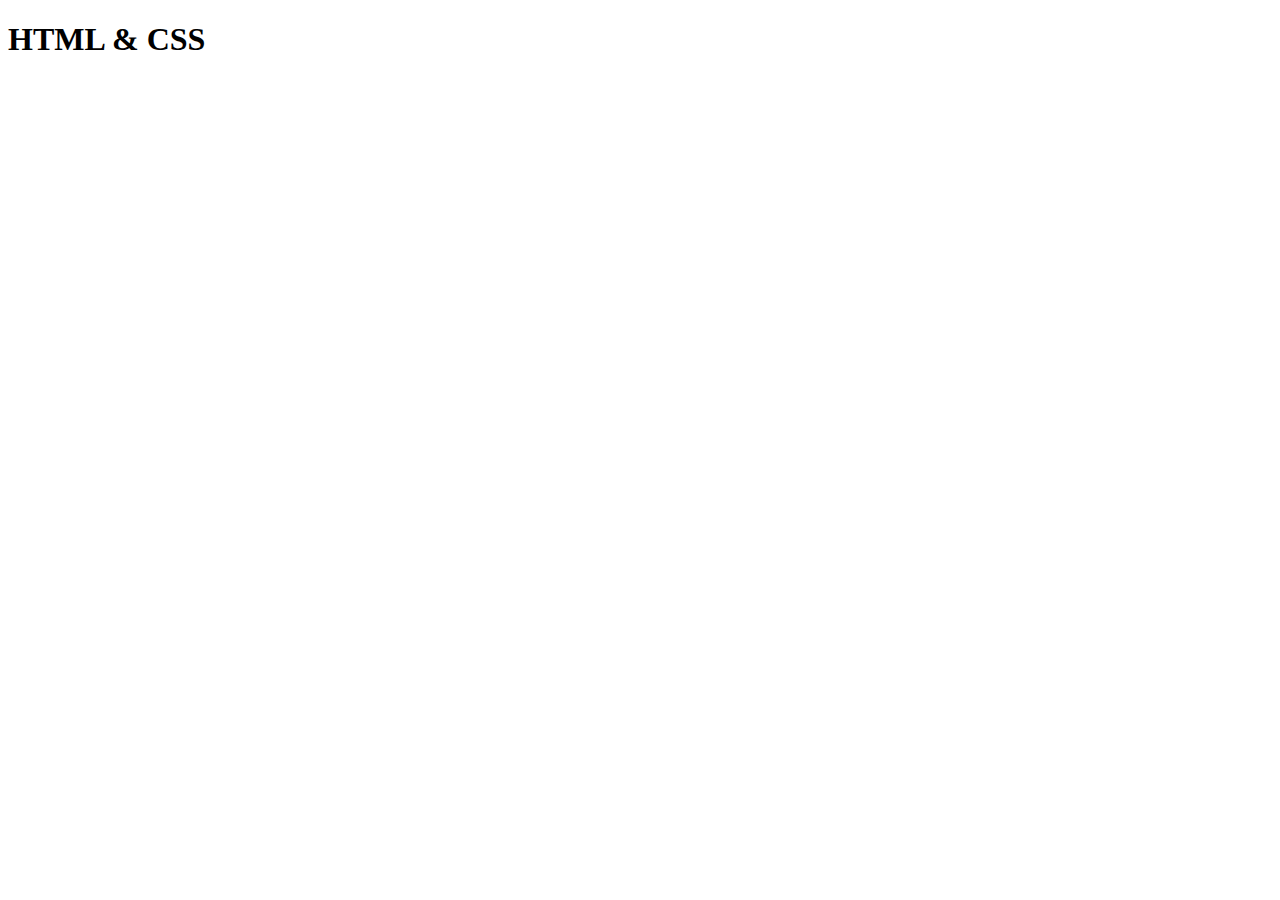
==== index.html @ a3fe75e5 "first commit" ====
<!DOCTYPE html>
<html lang="en">
  <head>
    <meta charset="UTF-8" />
    <meta name="viewport" content="width=device-width, initial-scale=1.0" />
    <title>Html Css</title>
  </head>
  <body>
    <h1>HTML & CSS</h1>
  </body>
</html>
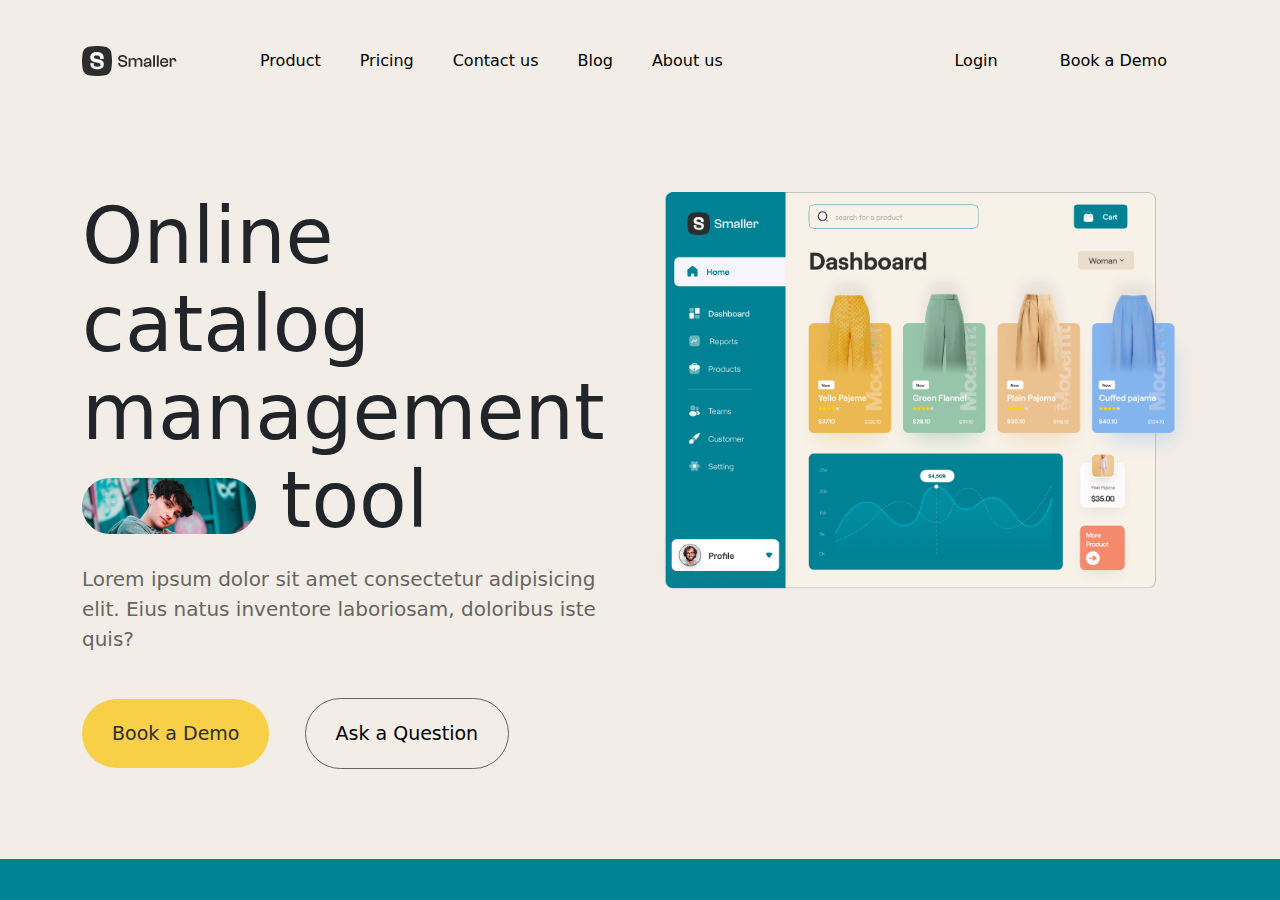
==== commit 56513fc4: "Header" ====
--- a/index.html
+++ b/index.html
@@ -3,9 +3,80 @@
   <head>
     <meta charset="UTF-8" />
     <meta name="viewport" content="width=device-width, initial-scale=1.0" />
-    <title>Html Css</title>
+    <title>NNShop</title>
+    <link
+      href="https://cdn.jsdelivr.net/npm/bootstrap@5.3.3/dist/css/bootstrap.min.css"
+      rel="stylesheet"
+      integrity="sha384-QWTKZyjpPEjISv5WaRU9OFeRpok6YctnYmDr5pNlyT2bRjXh0JMhjY6hW+ALEwIH"
+      crossorigin="anonymous"
+    />
+    <link rel="stylesheet" href="assets/css/style.css" />
   </head>
   <body>
-    <h1>HTML & CSS</h1>
+    <!-- Header start -->
+    <header>
+      <div class="container">
+        <div class="header-nav">
+          <div class="header-left">
+            <div class="header-icon">
+              <img src="assets/images/Logo.png" alt="nn-shop" />
+            </div>
+            <nav>
+              <ul>
+                <li><a href="#!">Product</a></li>
+                <li><a href="#!">Pricing</a></li>
+                <li><a href="#!">Contact us</a></li>
+                <li><a href="#!">Blog</a></li>
+                <li><a href="#!">About us</a></li>
+              </ul>
+            </nav>
+          </div>
+          <div class="header-right">
+            <button class="btn-style">Login</button>
+            <button class="btn-style">Book a Demo</button>
+          </div>
+        </div>
+        <div class="header-banner">
+          <div class="row d-flex justify-content-between">
+            <div class="col-6 header__banner--content">
+              <h1 class="header__banner--title">
+                Online catalog management
+                <img src="assets/images/Rectangle 22.png" alt="rectangle-22" />
+                tool
+              </h1>
+              <p class="header__banner--text">
+                Lorem ipsum dolor sit amet consectetur adipisicing elit. Eius
+                natus inventore laboriosam, doloribus iste quis?
+              </p>
+              <div class="button-wrap">
+                <button class="button-banner-style book-demo-btn">
+                  Book a Demo
+                </button>
+                <button class="button-banner-style ask-question-btn">
+                  Ask a Question
+                </button>
+              </div>
+            </div>
+            <div class="col-6">
+              <img src="assets/images/Dashboard.png" alt="dashboard" />
+            </div>
+          </div>
+        </div>
+      </div>
+    </header>
+    <!-- Header end -->
+
+    <!-- Content start -->
+    <main></main>
+    <!-- Content end -->
+
+    <!-- Footer start -->
+    <footer></footer>
+    <!-- Footer end -->
+    <script
+      src="https://cdn.jsdelivr.net/npm/bootstrap@5.3.3/dist/js/bootstrap.bundle.min.js"
+      integrity="sha384-YvpcrYf0tY3lHB60NNkmXc5s9fDVZLESaAA55NDzOxhy9GkcIdslK1eN7N6jIeHz"
+      crossorigin="anonymous"
+    ></script>
   </body>
 </html>
--- a/assets/css/style.css
+++ b/assets/css/style.css
@@ -0,0 +1,136 @@
+* {
+  margin: 0;
+  padding: 0;
+  box-sizing: border-box;
+}
+
+html {
+  font-size: 16px;
+  font-weight: 400;
+  font-family: "Roboto", sans-serif;
+}
+
+body {
+  background-color: #018294;
+}
+
+ul,
+li,
+ol {
+  list-style: none;
+  margin: 0;
+  padding: 0;
+}
+
+a {
+  text-decoration: none;
+}
+
+img {
+  width: 100%;
+}
+
+/* Header */
+header {
+  background-color: #f2ede6;
+  padding: 30px 0 90px;
+}
+
+header .header-nav {
+  display: flex;
+  justify-content: space-between;
+  align-items: center;
+}
+
+.header-nav .header-left {
+  display: flex;
+  justify-content: center;
+  align-items: center;
+}
+
+.header-left .header-icon {
+  margin-right: 70px;
+}
+
+.header-left nav ul {
+  display: flex;
+  justify-content: center;
+  align-items: center;
+}
+
+.header-left nav ul li {
+  padding: 13px;
+  margin-right: 13px;
+}
+
+.header-left nav ul li a {
+  color: black;
+}
+
+.header-right {
+  display: flex;
+  justify-content: flex-end;
+  align-items: center;
+}
+
+.header-right .btn-style {
+  padding: 18px 30px;
+  border-radius: 40px;
+  border: 1px solid #f2ede6;
+  color: black;
+  background-color: #f2ede6;
+  transition: all ease-in 0.3s;
+}
+
+.header-right .btn-style:hover {
+  color: #f2ede6;
+  background-color: black;
+  border: 1px solid black;
+}
+
+header .header-banner {
+  margin-top: 100px;
+}
+
+.header-banner .header__banner--content {
+  max-width: 570px;
+}
+
+.header-banner .header__banner--title {
+  font-size: 78px;
+  line-height: 88px;
+}
+
+.header__banner--title img {
+  width: 174px;
+}
+
+.header-banner .header__banner--text {
+  margin-top: 20px;
+  color: #676562;
+  font-size: 20px;
+}
+
+.header__banner--content .button-wrap {
+  margin-top: 44px;
+}
+
+.button-wrap .button-banner-style {
+  margin-right: 30px;
+  padding: 20px 30px;
+  font-size: 19px;
+  border-radius: 40px;
+}
+
+.button-wrap .button-banner-style.book-demo-btn {
+  color: #2d2d2d;
+  background-color: #f7d047;
+  border: #f7d047;
+}
+
+.button-wrap .button-banner-style.ask-question-btn {
+  background-color: transparent;
+  border: 1px solid #676562;
+}
+/* Content */
+/* Footer */
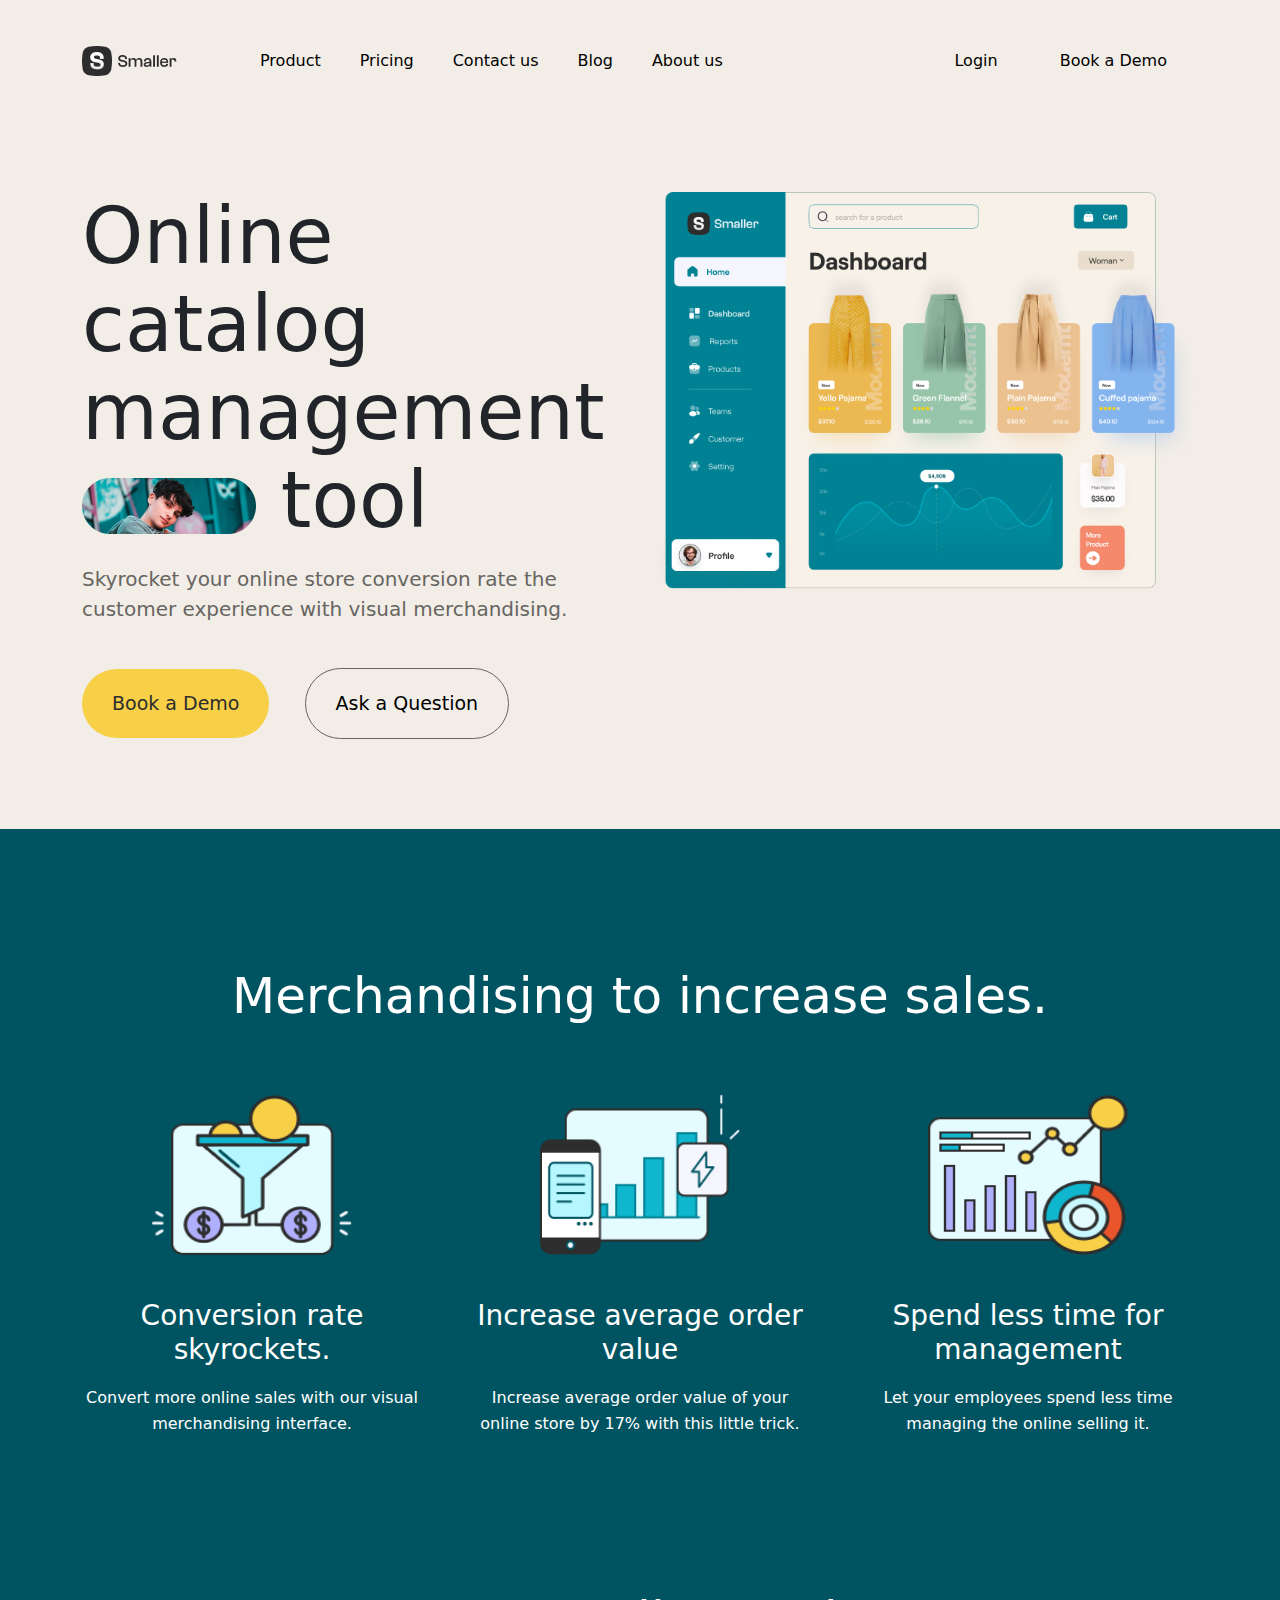
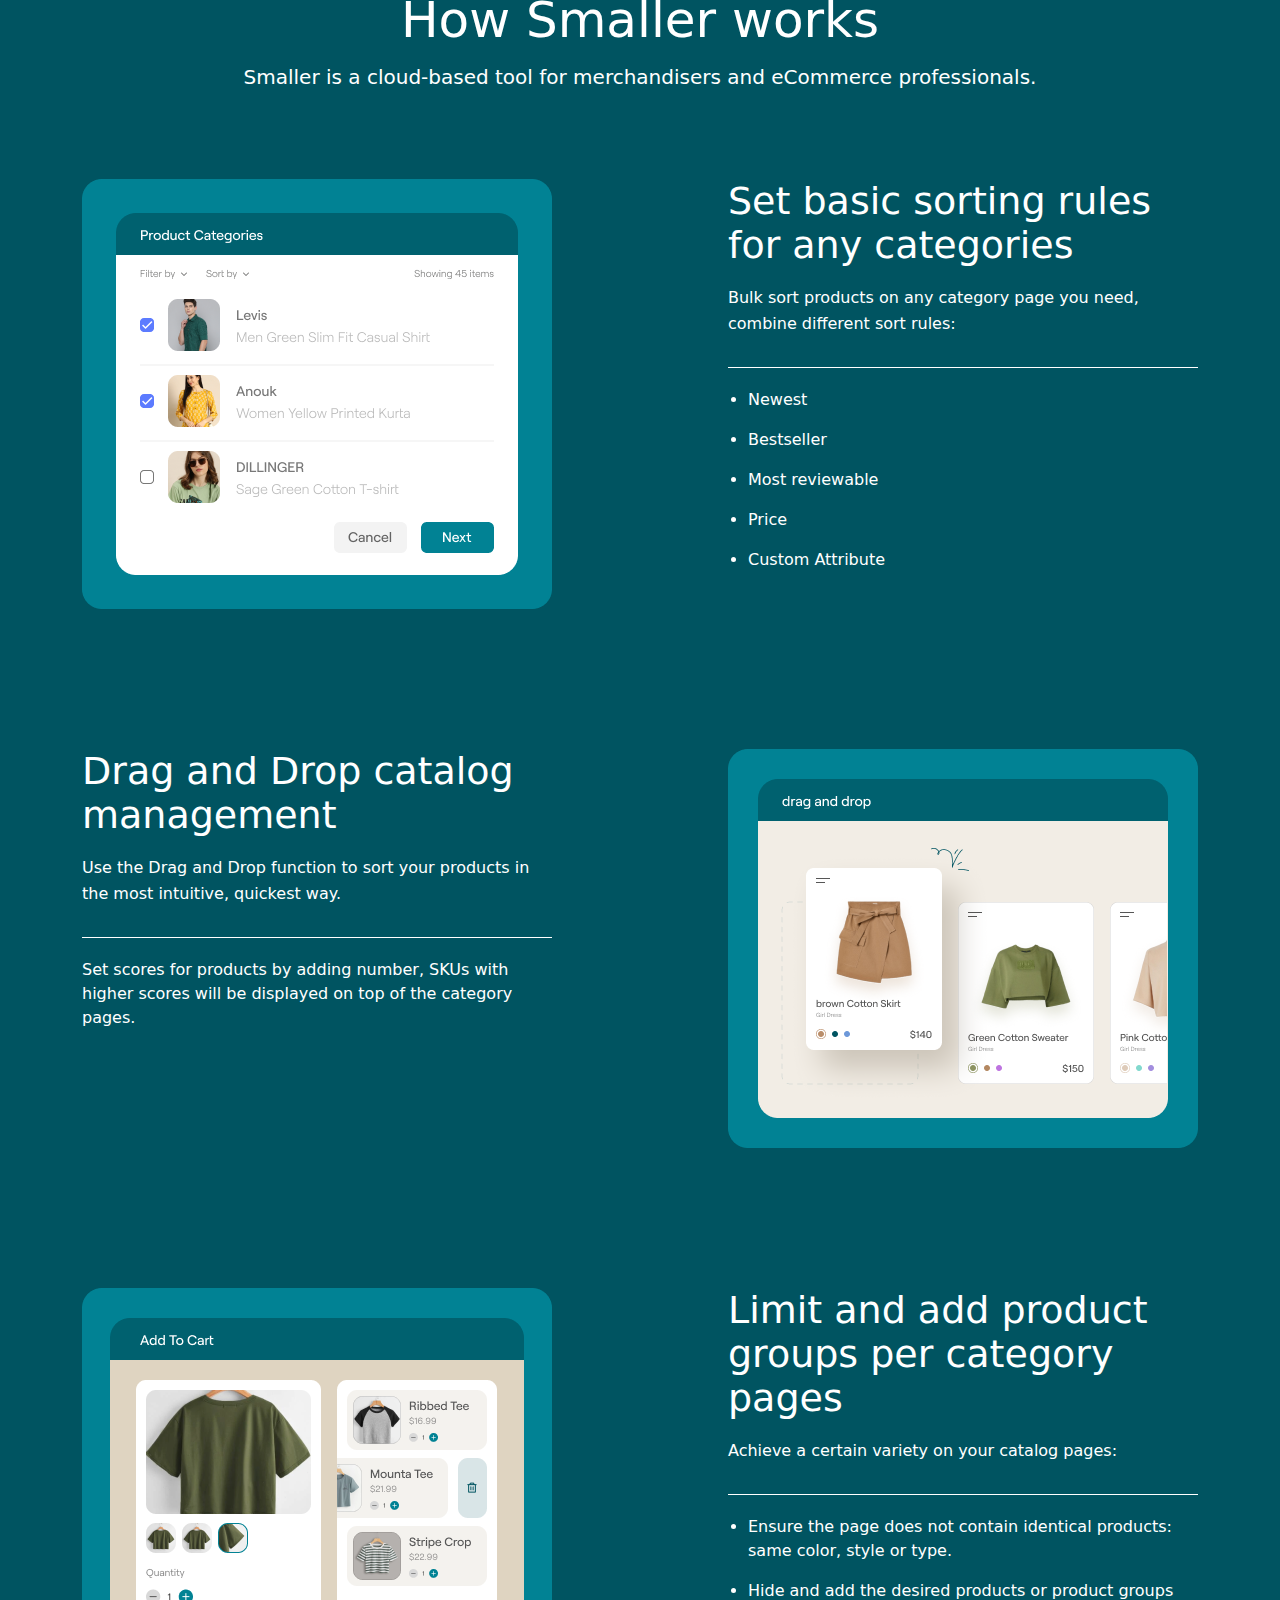
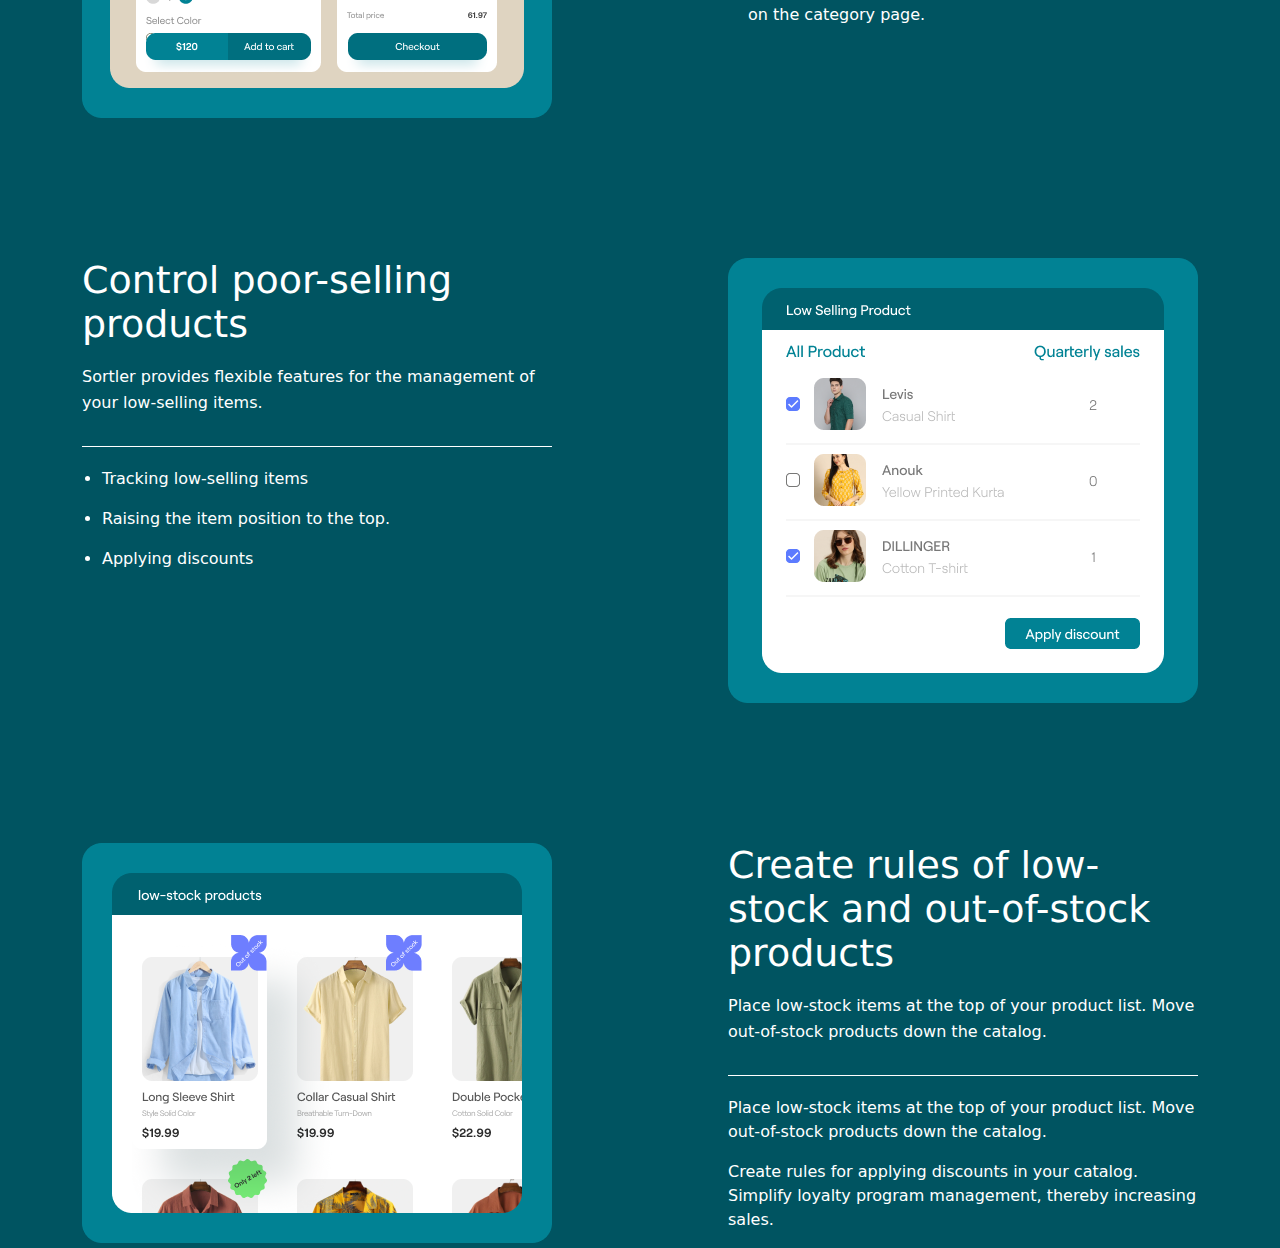
==== commit a912a927: "Sales, how content" ====
--- a/index.html
+++ b/index.html
@@ -10,19 +10,23 @@
       integrity="sha384-QWTKZyjpPEjISv5WaRU9OFeRpok6YctnYmDr5pNlyT2bRjXh0JMhjY6hW+ALEwIH"
       crossorigin="anonymous"
     />
-    <link rel="stylesheet" href="assets/css/style.css" />
+    <link rel="stylesheet" href="assets/scss/style.css" />
   </head>
   <body>
     <!-- Header start -->
     <header>
       <div class="container">
-        <div class="header-nav">
-          <div class="header-left">
+        <div
+          class="header-nav d-flex justify-content-between align-items-center"
+        >
+          <div
+            class="header-left d-flex justify-content-center align-items-center"
+          >
             <div class="header-icon">
               <img src="assets/images/Logo.png" alt="nn-shop" />
             </div>
             <nav>
-              <ul>
+              <ul class="d-flex justify-content-center align-items-center">
                 <li><a href="#!">Product</a></li>
                 <li><a href="#!">Pricing</a></li>
                 <li><a href="#!">Contact us</a></li>
@@ -31,33 +35,33 @@
               </ul>
             </nav>
           </div>
-          <div class="header-right">
+          <div
+            class="header-right d-flex justify-content-end align-items-center"
+          >
             <button class="btn-style">Login</button>
             <button class="btn-style">Book a Demo</button>
           </div>
         </div>
         <div class="header-banner">
           <div class="row d-flex justify-content-between">
-            <div class="col-6 header__banner--content">
-              <h1 class="header__banner--title">
+            <div class="col-12 col-lg-6 content">
+              <h1 class="title">
                 Online catalog management
                 <img src="assets/images/Rectangle 22.png" alt="rectangle-22" />
                 tool
               </h1>
-              <p class="header__banner--text">
-                Lorem ipsum dolor sit amet consectetur adipisicing elit. Eius
-                natus inventore laboriosam, doloribus iste quis?
+              <p class="text">
+                Skyrocket your online store conversion rate the customer
+                experience with visual merchandising.
               </p>
               <div class="button-wrap">
-                <button class="button-banner-style book-demo-btn">
-                  Book a Demo
-                </button>
-                <button class="button-banner-style ask-question-btn">
+                <button class="button-style book-demo">Book a Demo</button>
+                <button class="button-style ask-question">
                   Ask a Question
                 </button>
               </div>
             </div>
-            <div class="col-6">
+            <div class="col-12 col-lg-6">
               <img src="assets/images/Dashboard.png" alt="dashboard" />
             </div>
           </div>
@@ -67,7 +71,162 @@
     <!-- Header end -->
 
     <!-- Content start -->
-    <main></main>
+    <main>
+      <div class="container">
+        <!-- Merchandising to increase sales. -->
+        <section id="sales">
+          <h2 class="title">Merchandising to increase sales.</h2>
+          <div class="row gx-5 content">
+            <div class="col-12 col-sm-12 col-lg-4">
+              <img src="assets/images/Icon_1.png" alt="icon-1" />
+              <h4>Conversion rate skyrockets.</h4>
+              <p>
+                Convert more online sales with our visual merchandising
+                interface.
+              </p>
+            </div>
+            <div class="col-12 col-sm-12 col-lg-4">
+              <img src="assets/images/Icon_2.png" alt="icon-2" />
+              <h4>Increase average order value</h4>
+              <p>
+                Increase average order value of your online store by 17% with
+                this little trick.
+              </p>
+            </div>
+            <div class="col-12 col-sm-12 col-lg-4">
+              <img src="assets/images/Icon_3.png" alt="icon-3" />
+              <h4>Spend less time for management</h4>
+              <p>
+                Let your employees spend less time managing the online selling
+                it.
+              </p>
+            </div>
+          </div>
+        </section>
+        <!-- How Smaller works -->
+        <section id="how">
+          <h2 class="title">How Smaller works</h2>
+          <p class="sub-title">
+            Smaller is a cloud-based tool for merchandisers and eCommerce
+            professionals.
+          </p>
+          <div class="content">
+            <div class="row flex-row-reverse">
+              <div class="col-12 col-sm-12 col-lg-6 d-flex justify-content-end">
+                <div class="content-about">
+                  <h3 class="content-title">
+                    Set basic sorting rules for any categories
+                  </h3>
+                  <p class="content-text">
+                    Bulk sort products on any category page you need, combine
+                    different sort rules:
+                  </p>
+                  <ul class="content-list">
+                    <li>Newest</li>
+                    <li>Bestseller</li>
+                    <li>Most reviewable</li>
+                    <li>Price</li>
+                    <li>Custom Attribute</li>
+                  </ul>
+                </div>
+              </div>
+              <div class="col-12 col-sm-12 col-lg-6">
+                <img src="assets/images/Card_1.png" alt="card-1" />
+              </div>
+            </div>
+            <div class="row mt-140">
+              <div class="col-12 col-sm-12 col-lg-6">
+                <div class="content-about">
+                  <h3 class="content-title">
+                    Drag and Drop catalog management
+                  </h3>
+                  <p class="content-text">
+                    Use the Drag and Drop function to sort your products in the
+                    most intuitive, quickest way.
+                  </p>
+                  <p class="content-sub-text">
+                    Set scores for products by adding number, SKUs with higher
+                    scores will be displayed on top of the category pages.
+                  </p>
+                </div>
+              </div>
+              <div class="col-12 col-sm-12 col-lg-6 text-end">
+                <img src="assets/images/Card_2.png" alt="card-2" />
+              </div>
+            </div>
+            <div class="row mt-140 flex-row-reverse">
+              <div class="col-12 col-sm-12 col-lg-6 d-flex justify-content-end">
+                <div class="content-about">
+                  <h3 class="content-title">
+                    Limit and add product groups per category pages
+                  </h3>
+                  <p class="content-text">
+                    Achieve a certain variety on your catalog pages:
+                  </p>
+                  <ul class="content-list">
+                    <li>
+                      Ensure the page does not contain identical products: same
+                      color, style or type.
+                    </li>
+                    <li>
+                      Hide and add the desired products or product groups on the
+                      category page.
+                    </li>
+                  </ul>
+                </div>
+              </div>
+              <div class="col-12 col-sm-12 col-lg-6">
+                <img src="assets/images/Card_3.png" alt="card-3" />
+              </div>
+            </div>
+            <div class="row mt-140">
+              <div class="col-12 col-sm-12 col-lg-6">
+                <div class="content-about">
+                  <h3 class="content-title">Control poor-selling products</h3>
+                  <p class="content-text">
+                    Sortler provides flexible features for the management of
+                    your low-selling items.
+                  </p>
+                  <ul class="content-list">
+                    <li>Tracking low-selling items</li>
+                    <li>Raising the item position to the top.</li>
+                    <li>Applying discounts</li>
+                  </ul>
+                </div>
+              </div>
+              <div class="col-12 col-sm-12 col-lg-6 text-end">
+                <img src="assets/images/Card_4.png" alt="card-4" />
+              </div>
+            </div>
+            <div class="row mt-140 flex-row-reverse">
+              <div class="col-12 col-sm-12 col-lg-6 d-flex justify-content-end">
+                <div class="content-about">
+                  <h3 class="content-title">
+                    Create rules of low-stock and out-of-stock products
+                  </h3>
+                  <p class="content-text">
+                    Place low-stock items at the top of your product list. Move
+                    out-of-stock products down the catalog.
+                  </p>
+                  <p class="content-sub-text">
+                    Place low-stock items at the top of your product list. Move
+                    out-of-stock products down the catalog.
+                  </p>
+                  <p class="content-sub-text">
+                    Create rules for applying discounts in your catalog.
+                    Simplify loyalty program management, thereby increasing
+                    sales.
+                  </p>
+                </div>
+              </div>
+              <div class="col-12 col-sm-12 col-lg-6">
+                <img src="assets/images/Card_5.png" alt="card-5" />
+              </div>
+            </div>
+          </div>
+        </section>
+      </div>
+    </main>
     <!-- Content end -->
 
     <!-- Footer start -->
--- a/assets/scss/style.css
+++ b/assets/scss/style.css
@@ -0,0 +1,166 @@
+* {
+  margin: 0;
+  padding: 0;
+  box-sizing: border-box;
+}
+
+.mt-140 {
+  margin-top: 140px;
+}
+
+html {
+  font-size: 16px;
+  font-weight: 400;
+  font-family: "Roboto", sans-serif;
+}
+
+body {
+  background-color: #005461;
+}
+
+ul,
+li,
+ol {
+  list-style: none;
+  margin: 0;
+  padding: 0;
+}
+
+a {
+  text-decoration: none;
+}
+
+img {
+  width: 100%;
+}
+
+/* Header */
+header {
+  background-color: #f2ede6;
+  padding: 30px 0 90px;
+}
+header .header-nav .header-left .header-icon {
+  margin-right: 70px;
+}
+header .header-nav .header-left nav ul li {
+  padding: 13px;
+  margin-right: 13px;
+}
+header .header-nav .header-left nav ul li a {
+  color: black;
+}
+header .header-nav .header-right .btn-style {
+  padding: 18px 30px;
+  border-radius: 40px;
+  border: 1px solid #f2ede6;
+  color: black;
+  background-color: #f2ede6;
+  transition: all ease-in 0.3s;
+}
+header .header-nav .header-right .btn-style:hover {
+  color: #f2ede6;
+  background-color: black;
+  border: 1px solid black;
+}
+header .header-banner {
+  margin-top: 100px;
+}
+header .header-banner .content {
+  max-width: 570px;
+}
+header .header-banner .content .title {
+  font-size: 78px;
+  line-height: 88px;
+}
+header .header-banner .content .title img {
+  width: 174px;
+}
+header .header-banner .content .text {
+  margin-top: 20px;
+  color: #676562;
+  font-size: 20px;
+}
+header .header-banner .content .button-wrap {
+  margin-top: 44px;
+}
+header .header-banner .content .button-wrap .button-style {
+  margin-right: 30px;
+  padding: 20px 30px;
+  font-size: 19px;
+  border-radius: 40px;
+}
+header .header-banner .content .button-wrap .book-demo {
+  color: #2d2d2d;
+  background-color: #f7d047;
+  border: #f7d047;
+}
+header .header-banner .content .button-wrap .ask-question {
+  background-color: transparent;
+  border: 1px solid #676562;
+}
+
+/* Content */
+main {
+  color: #fff;
+}
+main section {
+  margin-top: 140px;
+}
+main .title {
+  text-align: center;
+  font-size: 50px;
+  line-height: 54px;
+}
+main .sub-title {
+  text-align: center;
+  font-size: 20px;
+  line-height: 24px;
+}
+main #sales .content {
+  margin-top: 72px;
+  text-align: center;
+}
+main #sales .content img {
+  width: 200px;
+  height: 160px;
+}
+main #sales .content h4 {
+  font-size: 28px;
+  line-height: 34px;
+  margin: 44px 0 18px;
+}
+main #sales .content p {
+  line-height: 26px;
+}
+main #how img {
+  width: 470px;
+}
+main #how .sub-title {
+  margin-top: 18px;
+}
+main #how .content {
+  margin-top: 90px;
+}
+main #how .content .content-about {
+  width: 470px;
+}
+main #how .content .content-about .content-title {
+  font-size: 38px;
+  line-height: 44px;
+  margin-bottom: 18px;
+}
+main #how .content .content-about .content-text {
+  line-height: 26px;
+  padding-bottom: 30px;
+  margin-bottom: 20px;
+  border-bottom: 1px solid #fff;
+}
+main #how .content .content-about .content-list {
+  padding-left: 20px;
+}
+main #how .content .content-about .content-list li {
+  list-style-type: disc;
+  margin-bottom: 16px;
+}
+
+/* Footer *//*# sourceMappingURL=style.css.map */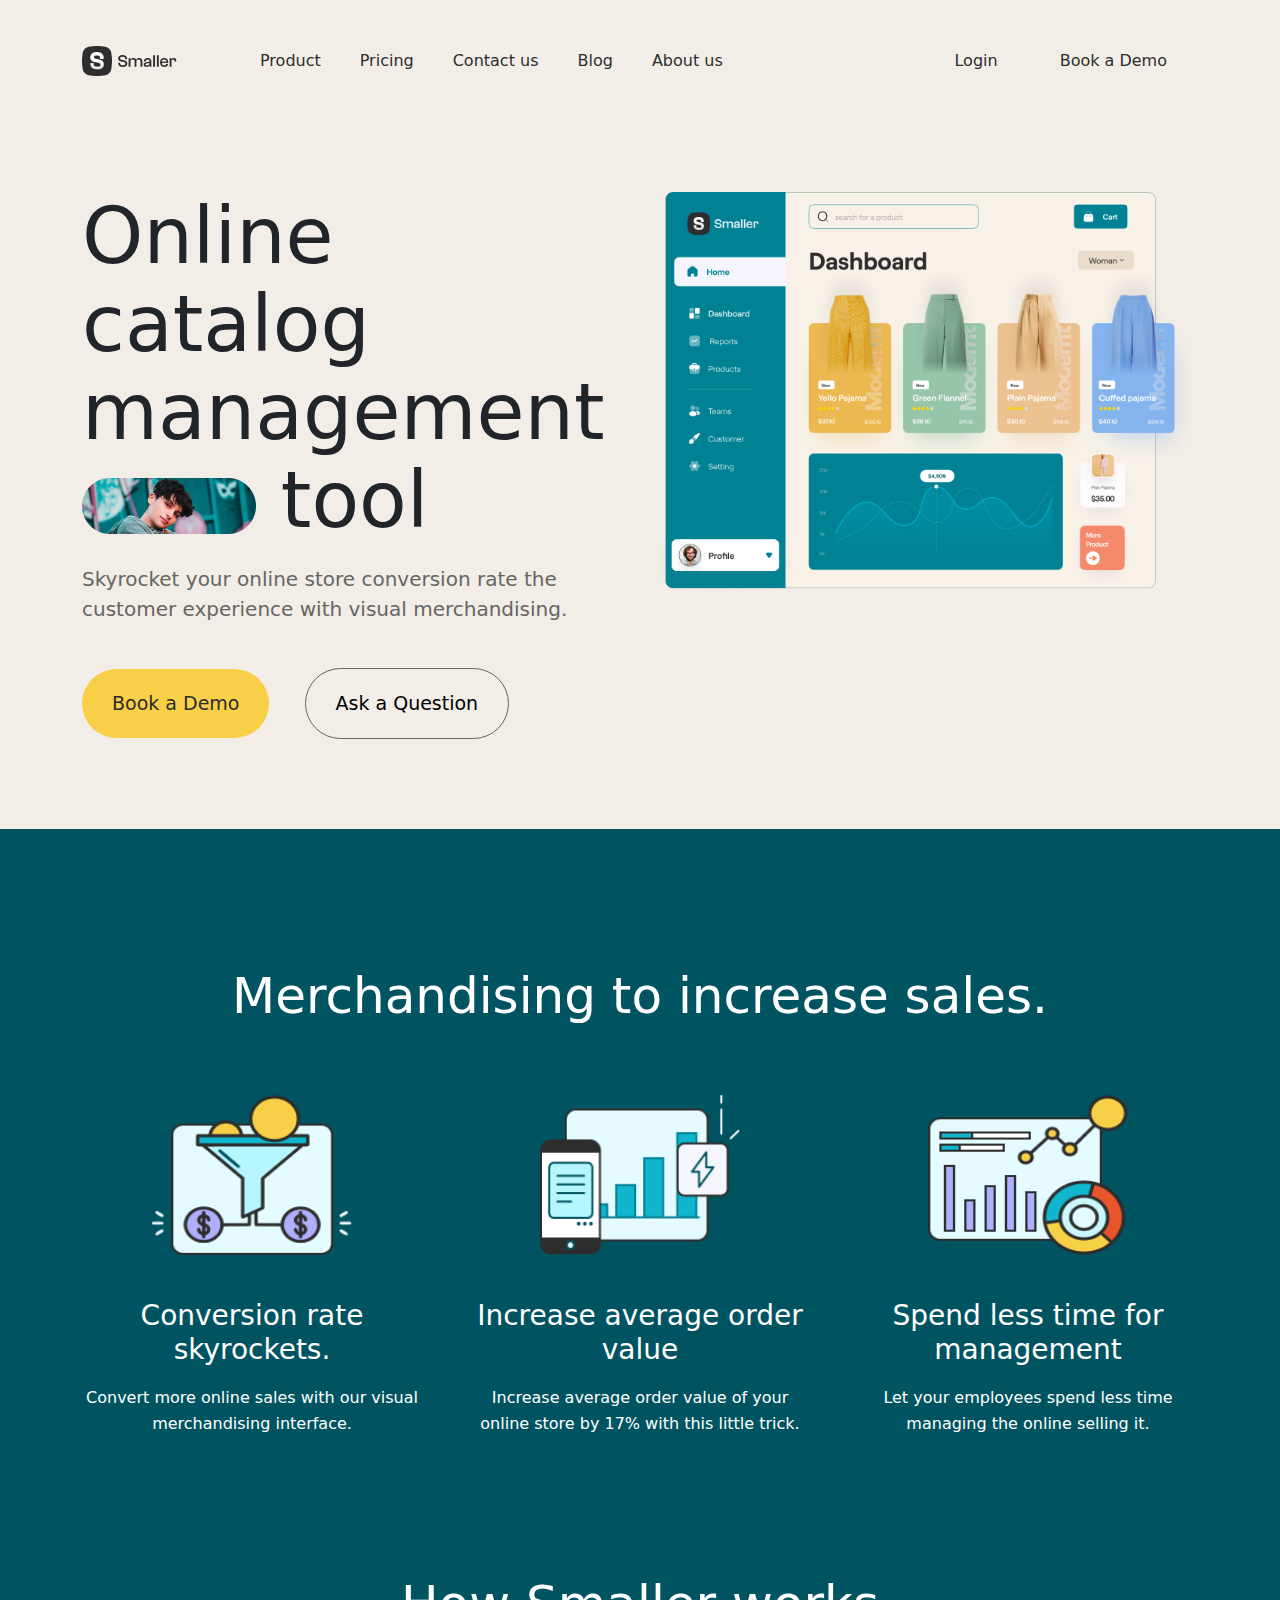
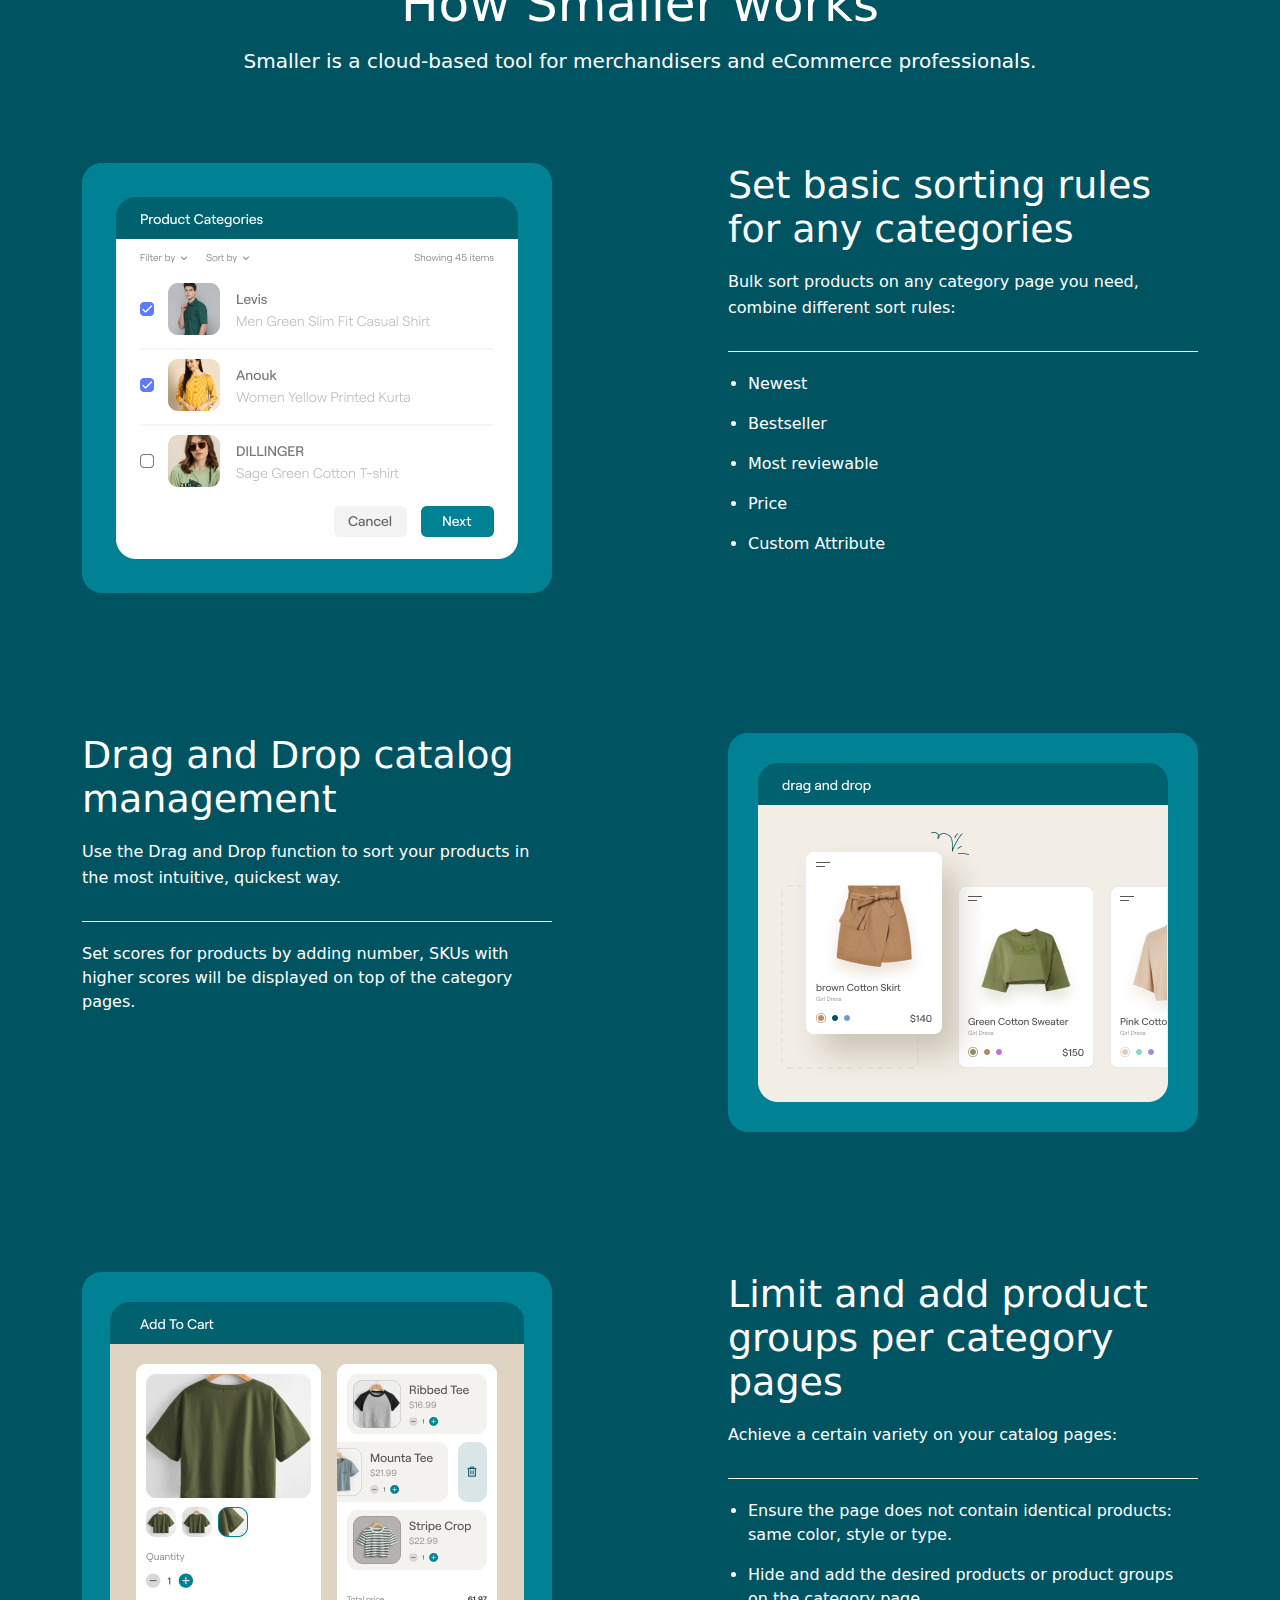
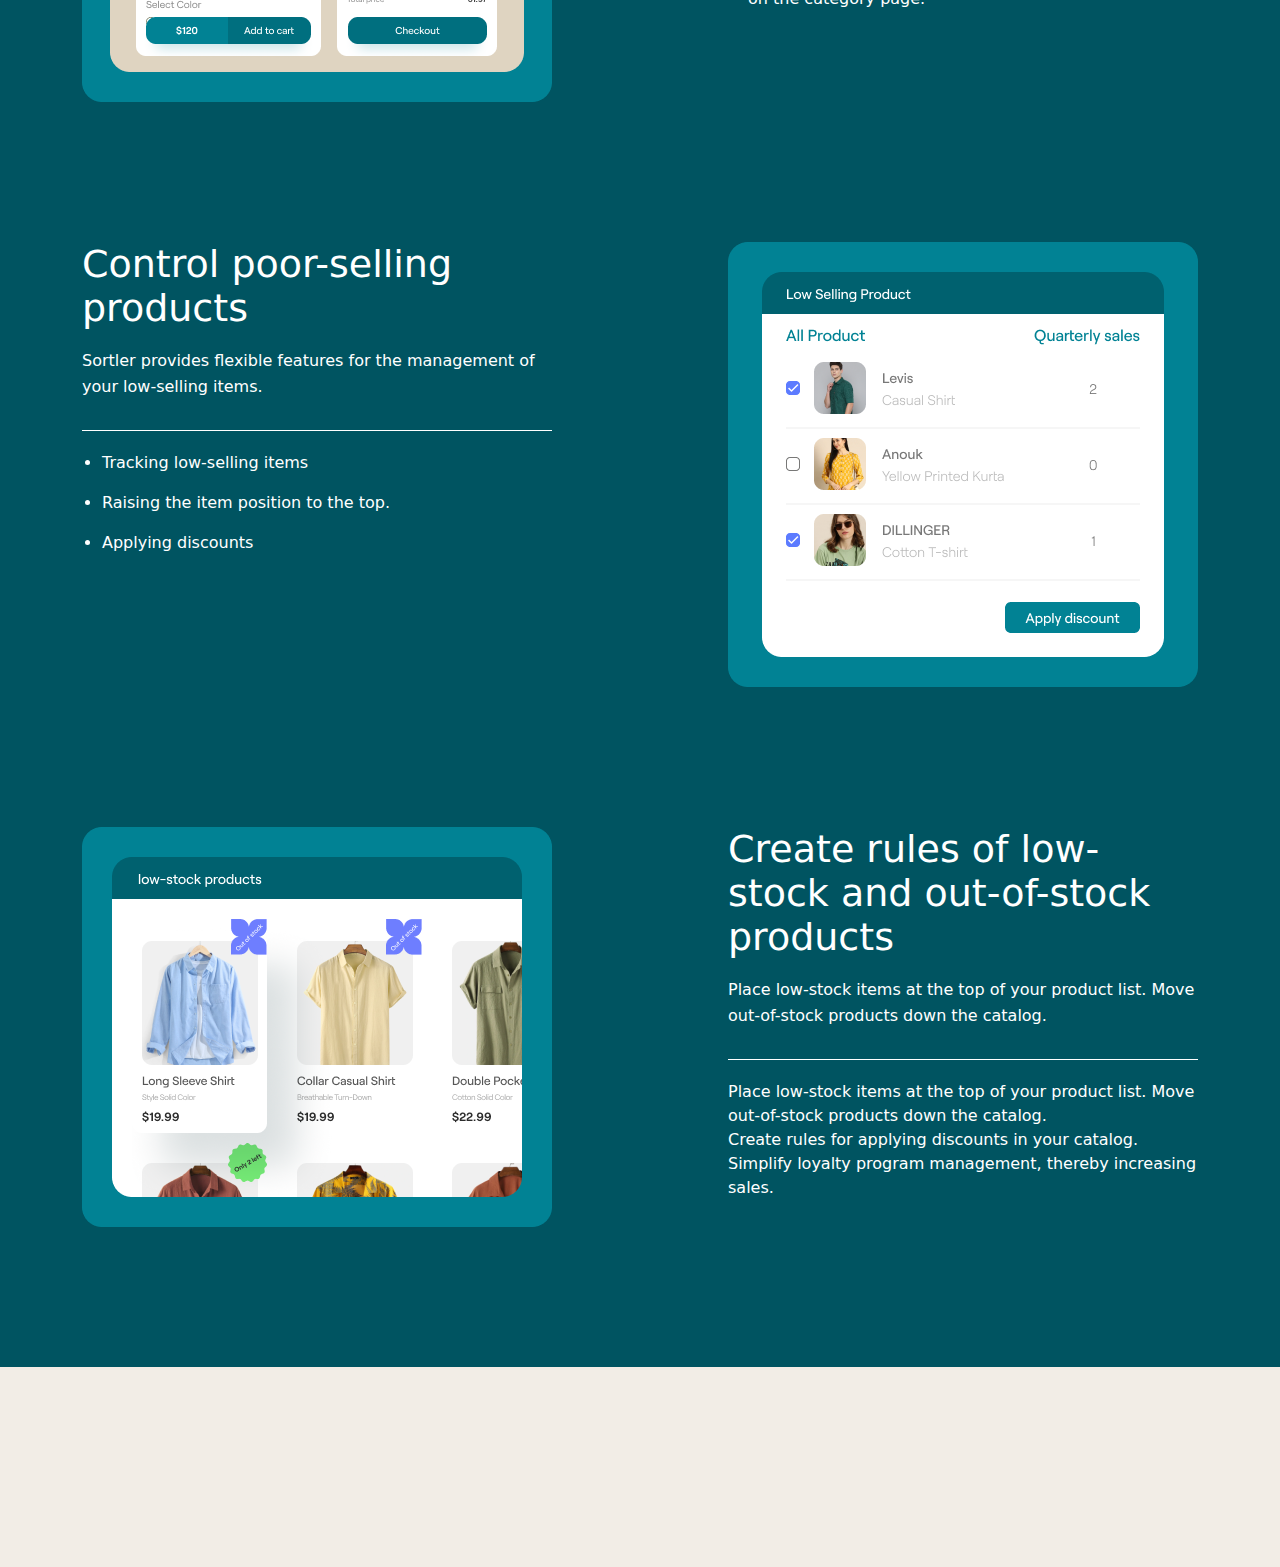
==== commit c0bad788: "fixed a little" ====
--- a/index.html
+++ b/index.html
@@ -72,7 +72,7 @@
 
     <!-- Content start -->
     <main>
-      <div class="container">
+      <div class="container content-main">
         <!-- Merchandising to increase sales. -->
         <section id="sales">
           <h2 class="title">Merchandising to increase sales.</h2>
@@ -134,7 +134,7 @@
                 <img src="assets/images/Card_1.png" alt="card-1" />
               </div>
             </div>
-            <div class="row mt-140">
+            <div class="row">
               <div class="col-12 col-sm-12 col-lg-6">
                 <div class="content-about">
                   <h3 class="content-title">
--- a/assets/scss/style.css
+++ b/assets/scss/style.css
@@ -4,8 +4,14 @@
   box-sizing: border-box;
 }
 
-.mt-140 {
-  margin-top: 140px;
+p,
+h1,
+h2,
+h3,
+h4,
+h5,
+h6 {
+  margin: 0;
 }
 
 html {
@@ -15,6 +21,10 @@
 }
 
 body {
+  background-color: #f2ede6;
+}
+
+main {
   background-color: #005461;
 }
 
@@ -36,7 +46,6 @@
 
 /* Header */
 header {
-  background-color: #f2ede6;
   padding: 30px 0 90px;
 }
 header .header-nav .header-left .header-icon {
@@ -47,13 +56,13 @@
   margin-right: 13px;
 }
 header .header-nav .header-left nav ul li a {
-  color: black;
+  color: #2d2d2d;
 }
 header .header-nav .header-right .btn-style {
   padding: 18px 30px;
   border-radius: 40px;
   border: 1px solid #f2ede6;
-  color: black;
+  color: #2d2d2d;
   background-color: #f2ede6;
   transition: all ease-in 0.3s;
 }
@@ -102,9 +111,12 @@
 /* Content */
 main {
   color: #fff;
-}
-main section {
-  margin-top: 140px;
+  padding: 140px 0;
+}
+main .content-main {
+  display: flex;
+  flex-direction: column;
+  row-gap: 140px;
 }
 main .title {
   text-align: center;
@@ -140,6 +152,9 @@
 }
 main #how .content {
   margin-top: 90px;
+  display: flex;
+  flex-direction: column;
+  row-gap: 140px;
 }
 main #how .content .content-about {
   width: 470px;
@@ -163,4 +178,298 @@
   margin-bottom: 16px;
 }
 
-/* Footer *//*# sourceMappingURL=style.css.map */+/* Footer */
+footer {
+  padding: 100px 86px;
+}
+footer #platform h2 {
+  margin-bottom: 20px;
+  max-width: 875px;
+  font-size: 50px;
+  font-weight: 600;
+  line-height: 54px;
+  text-align: center;
+}
+footer #platform p {
+  color: #676562;
+  font-size: 20px;
+  line-height: 34px;
+}
+footer #platform #platform-list {
+  margin-top: 54px;
+}
+footer #platform #platform-list img {
+  height: 40px;
+  -o-object-fit: contain;
+     object-fit: contain;
+}
+footer #background {
+  margin-top: 150px;
+  padding: 20px 100px;
+  background-color: #018294;
+  border-radius: 20px;
+}
+footer #background #content h3 {
+  margin-bottom: 30px;
+  font-size: 38px;
+  line-height: 44px;
+  font-weight: 500;
+  color: #fff;
+}
+footer #background #content button {
+  margin-bottom: 44px;
+  padding: 20px 30px;
+  background-color: #f7d047;
+  border-radius: 50px;
+  border: none;
+  font-size: 20px;
+  font-weight: 500;
+}
+footer #background #content div {
+  margin-bottom: 24px;
+}
+footer #background #content div i {
+  margin-right: 16px;
+  font-size: 20px;
+  color: #fff;
+}
+footer #background #content div p {
+  font-size: 18px;
+  color: #fff;
+}
+footer #footer-nav {
+  margin-top: 50px;
+}
+footer #footer-nav nav li {
+  margin: 0 11px;
+}
+footer #footer-nav nav li a {
+  padding: 11px;
+  font-size: 18px;
+  color: #676562;
+}
+footer #footer-nav #social-media {
+  display: flex;
+  -moz-column-gap: 18px;
+       column-gap: 18px;
+}
+footer #footer-nav #social-media i {
+  font-size: 24px;
+}
+
+/* Product */
+#find-your-products {
+  padding-bottom: 50px;
+}
+#find-your-products #title {
+  margin-bottom: 36px;
+  font-size: 50px;
+  font-weight: 500;
+  line-height: 54px;
+  color: #131717;
+}
+#find-your-products #filter-box {
+  margin-bottom: 70px;
+}
+#find-your-products #filter-box #filter-left {
+  padding: 14px 24px;
+  border: 1px solid #e0e0e0;
+  background-color: #fff;
+  color: #676562;
+}
+#find-your-products #filter-box #filter-left p {
+  margin-left: 10px;
+  font-size: 16px;
+  line-height: 18px;
+}
+#find-your-products #filter-box #filter-right p {
+  color: #676562;
+  font-size: 16px;
+  line-height: 18px;
+}
+#find-your-products #filter-box #filter-right div {
+  margin-left: 22px;
+  padding: 10px 16px;
+  border: 1px solid #e0e0e0;
+  background-color: #fff;
+}
+#find-your-products #filter-box #filter-right div p {
+  color: #2d2d2d;
+  font-size: 20px;
+  line-height: 24px;
+}
+#find-your-products #filter-box #filter-right div #icon {
+  font-size: 8px;
+  margin-left: 40px;
+}
+#find-your-products #product-list .product-item .product-img {
+  position: relative;
+  overflow: hidden;
+  cursor: pointer;
+}
+#find-your-products #product-list .product-item .product-img:hover .add-to-cart {
+  transform: translateY(0);
+}
+#find-your-products #product-list .product-item .product-img .add-to-cart {
+  position: absolute;
+  bottom: 0;
+  width: 100%;
+  transform: translateY(60px);
+  background-color: #018294;
+  color: #fff;
+  font-size: 19px;
+  line-height: 60px;
+  text-align: center;
+  transition: all 0.3s ease-in-out;
+}
+#find-your-products #product-list .product-item .product-content {
+  padding-top: 20px;
+}
+#find-your-products #product-list .product-item .product-content .product-category {
+  margin-bottom: 10px;
+}
+#find-your-products #product-list .product-item .product-content .product-category p {
+  color: #676562;
+  font-size: 16px;
+}
+#find-your-products #product-list .product-item .product-content .product-category .heart-icon {
+  font-size: 20px;
+}
+#find-your-products #product-list .product-item .product-content .product-name {
+  margin-bottom: 18px;
+  color: #2d2d2d;
+  font-size: 20px;
+  font-weight: 500;
+  line-height: 24px;
+}
+#find-your-products #product-list .product-item .product-content .product-price .rating .star-icon {
+  margin-right: 6px;
+  font-size: 24px;
+  color: #f7d047;
+}
+#find-your-products #product-list .product-item .product-content .product-price .rating p {
+  font-size: 18px;
+  color: #566363;
+}
+#find-your-products #product-list .product-item .product-content .product-price .price {
+  font-size: 19px;
+  font-weight: 500;
+  color: #131717;
+}
+#find-your-products #load-more {
+  margin-top: 54px;
+}
+#find-your-products #load-more button {
+  padding: 16px 32px;
+  border: none;
+  background-color: #018294;
+  font-size: 20px;
+  color: #fff;
+}
+
+/* Simple pricing */
+#simple-pricing #header h2 {
+  margin-bottom: 8px;
+  font-size: 50px;
+  font-weight: 600;
+  line-height: 54px;
+  color: #2d2d2d;
+}
+#simple-pricing #header p {
+  color: #676562;
+  font-size: 20px;
+  line-height: 34px;
+}
+#simple-pricing #content {
+  background-color: #fff;
+  border-radius: 20px;
+  box-shadow: 0px 84px 124px -50px rgba(153, 125, 79, 0.2196078431);
+  margin-top: 170px;
+}
+#simple-pricing #content #price-list .price-item {
+  padding: 30px;
+}
+#simple-pricing #content #price-list .price-item .price-name {
+  margin-bottom: 20px;
+}
+#simple-pricing #content #price-list .price-item .price-name img {
+  margin-right: 20px;
+  width: 64px;
+}
+#simple-pricing #content #price-list .price-item .price-name h3 {
+  color: #2d2d2d;
+  font-size: 38px;
+  font-weight: 500;
+  line-height: 44px;
+}
+#simple-pricing #content #price-list .price-item .content {
+  margin-bottom: 30px;
+  color: #676562;
+  font-size: 16px;
+  line-height: 26px;
+}
+#simple-pricing #content #price-list .price-item .price {
+  text-align: center;
+  margin-bottom: 24px;
+  color: #676562;
+  font-size: 16px;
+  line-height: 26px;
+}
+#simple-pricing #content #price-list .price-item .price span {
+  color: #2d2d2d;
+  font-size: 38px;
+  font-weight: 500;
+  line-height: 44px;
+}
+#simple-pricing #content #price-list .price-item button {
+  display: block;
+  margin: 0 auto 30px;
+  padding: 16px 96px;
+  color: #2d2d2d;
+  font-size: 19px;
+  font-weight: 500;
+  border-radius: 40px;
+  border: none;
+  background-color: #f7d047;
+}
+#simple-pricing #content #price-list .price-item .price-about-list {
+  padding-top: 30px;
+  border-top: 1px solid #f2ede6;
+}
+#simple-pricing #content #price-list .price-item .price-about-list div {
+  margin-bottom: 22px;
+}
+#simple-pricing #content #price-list .price-item .price-about-list div i {
+  margin-right: 8px;
+  color: #028193;
+  font-size: 18px;
+}
+#simple-pricing #content #price-list .price-item .price-about-list div p {
+  color: #676562;
+  font-size: 16px;
+  line-height: 18px;
+}
+#simple-pricing #content #price-list > :nth-child(2) {
+  transform: translateY(-100px);
+  background-color: #028193;
+  border-radius: 20px;
+  box-shadow: 0px 30px 80px -20px rgba(0, 35, 40, 0.5882352941);
+}
+#simple-pricing #content #price-list > :nth-child(2) .price-name h3 {
+  color: #fff;
+}
+#simple-pricing #content #price-list > :nth-child(2) .content {
+  color: #f2ede6;
+}
+#simple-pricing #content #price-list > :nth-child(2) .price {
+  color: #f2ede6;
+}
+#simple-pricing #content #price-list > :nth-child(2) .price span {
+  color: #fff;
+}
+#simple-pricing #content #price-list > :nth-child(2) .price-about-list div i {
+  color: #005461;
+}
+#simple-pricing #content #price-list > :nth-child(2) .price-about-list div p {
+  color: #f2ede6;
+}/*# sourceMappingURL=style.css.map */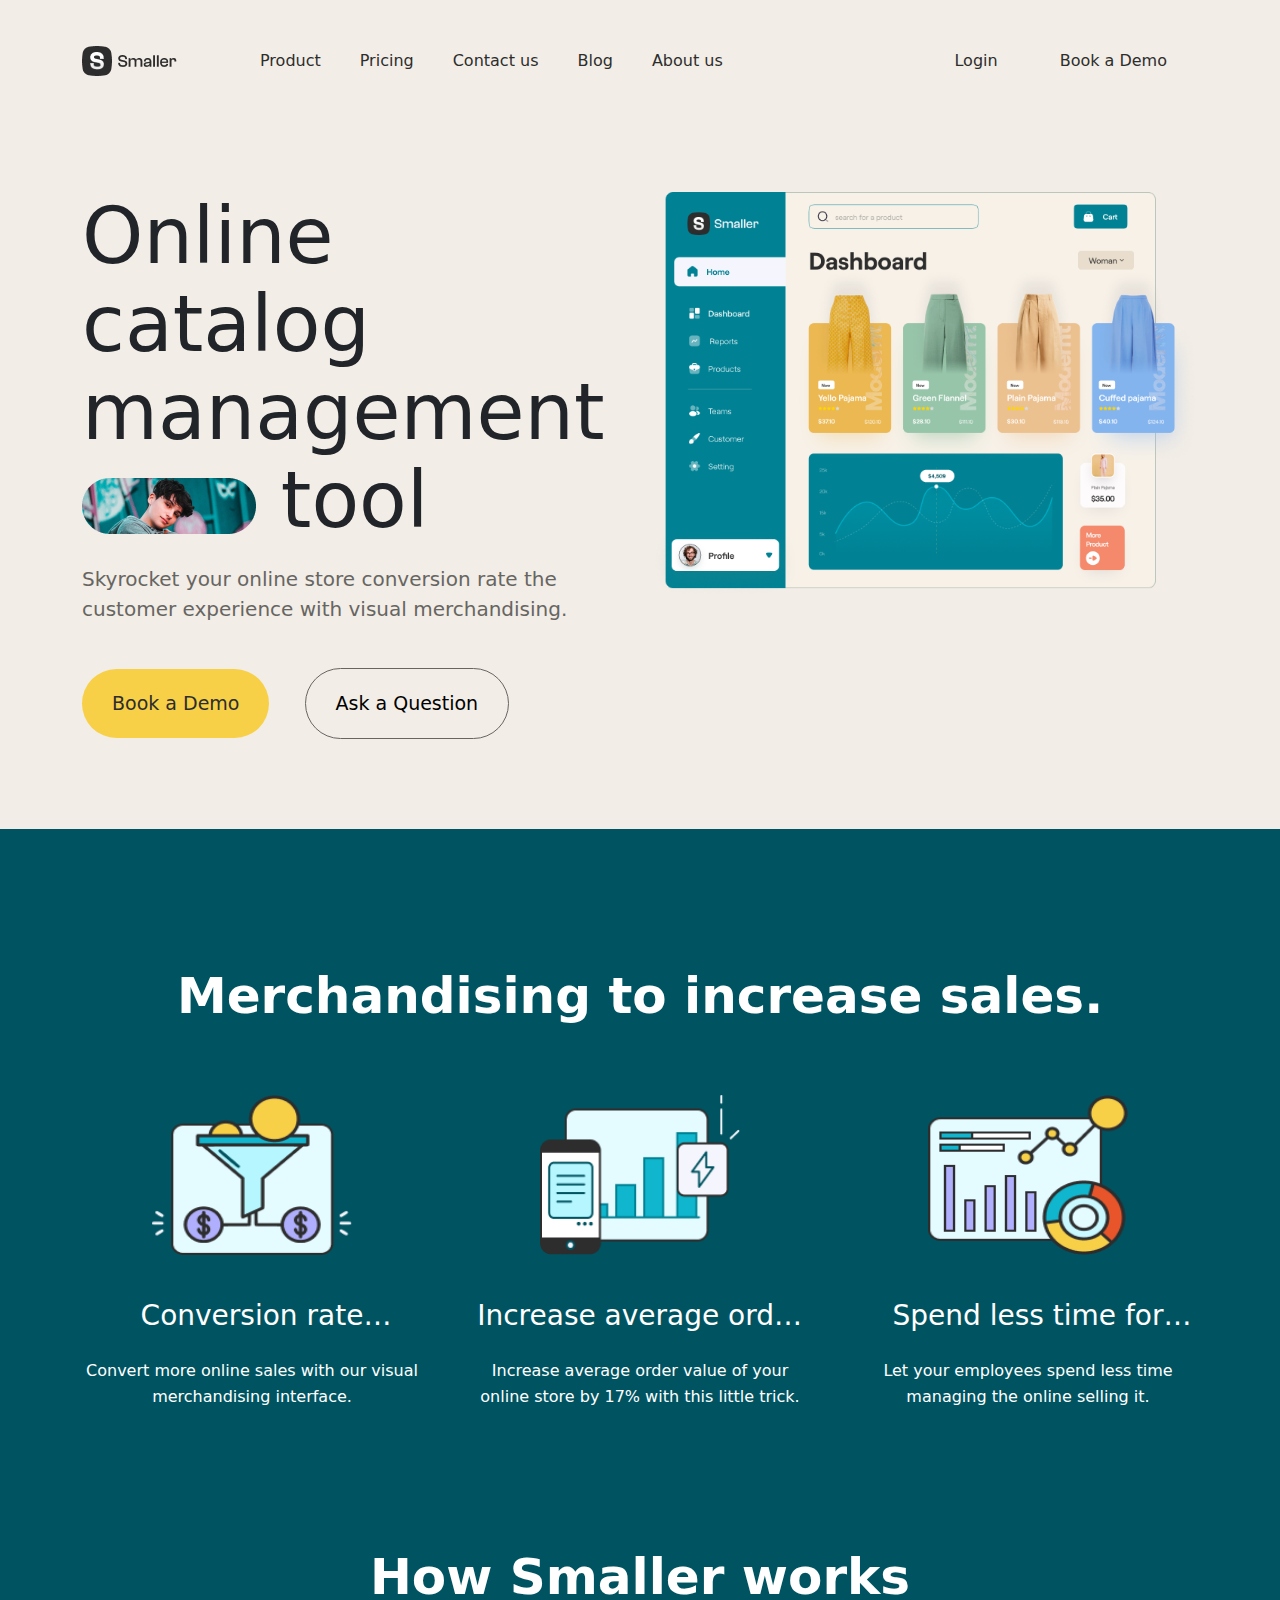
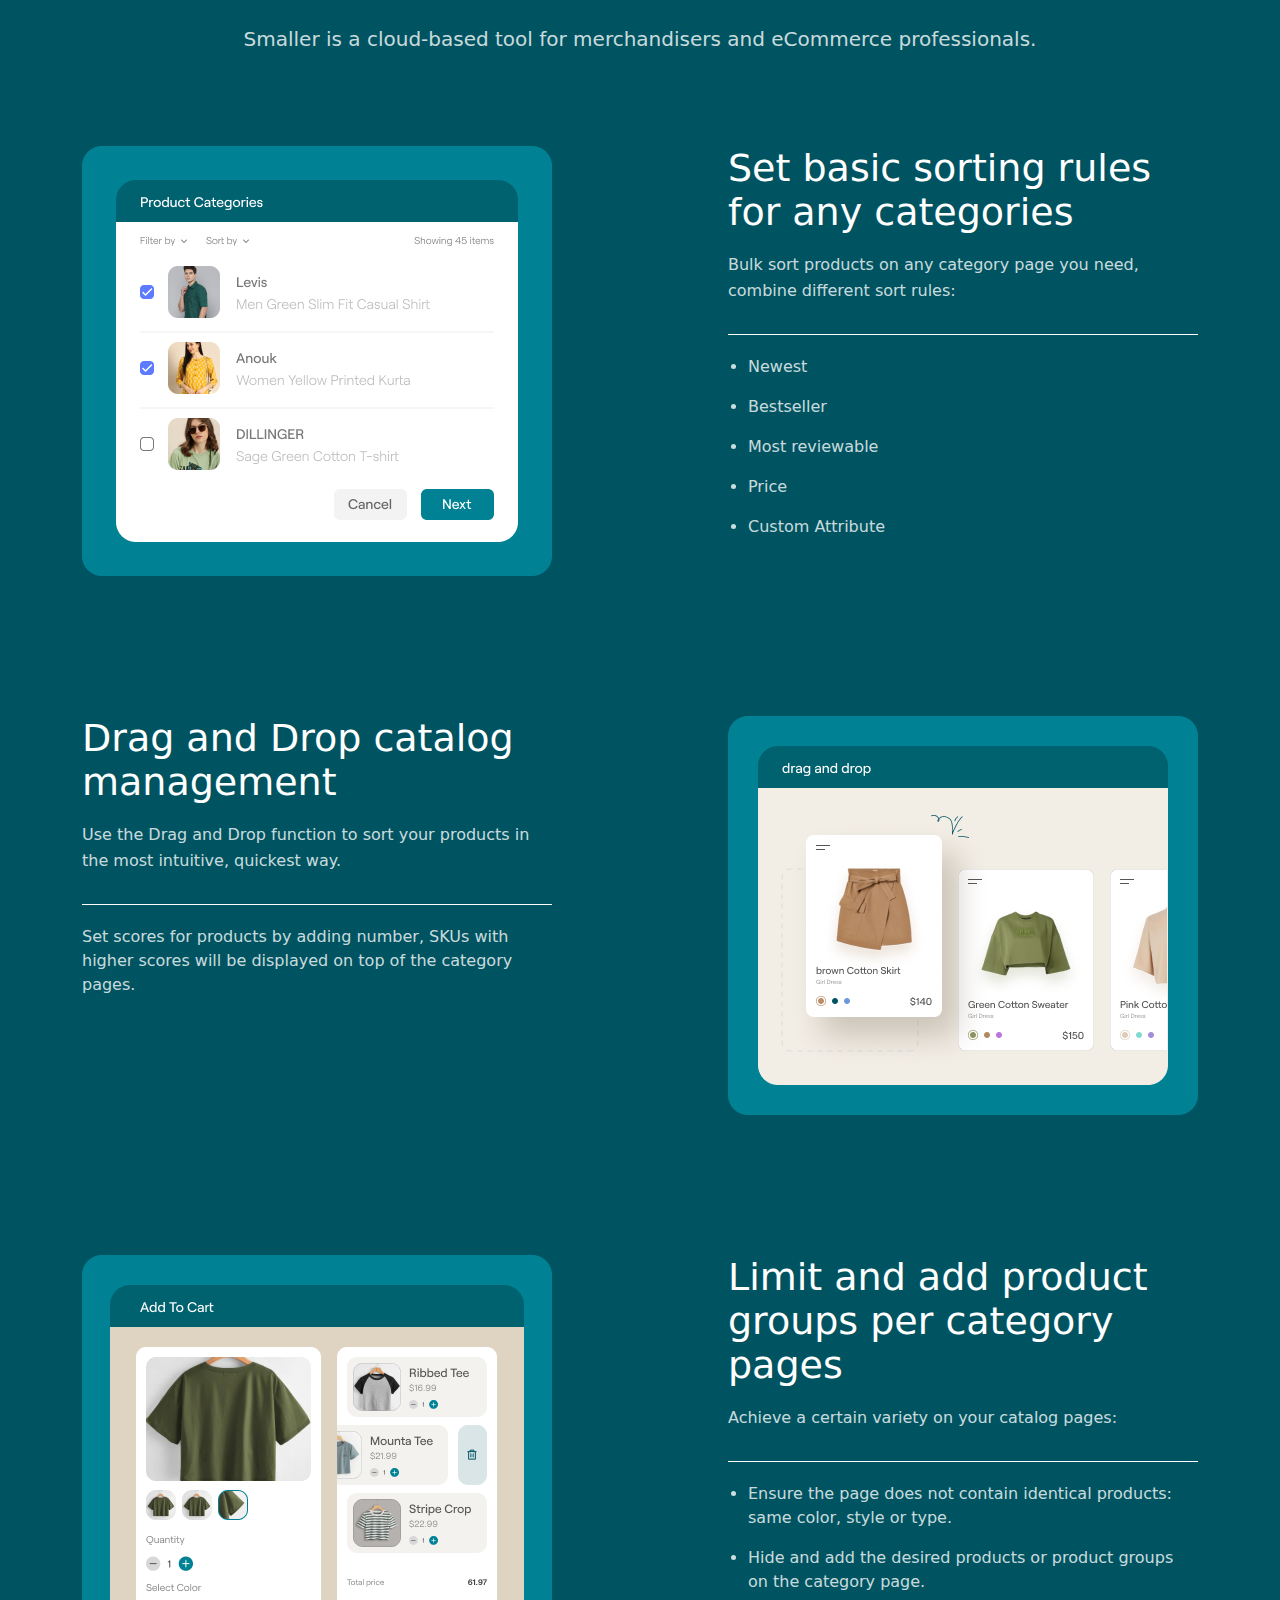
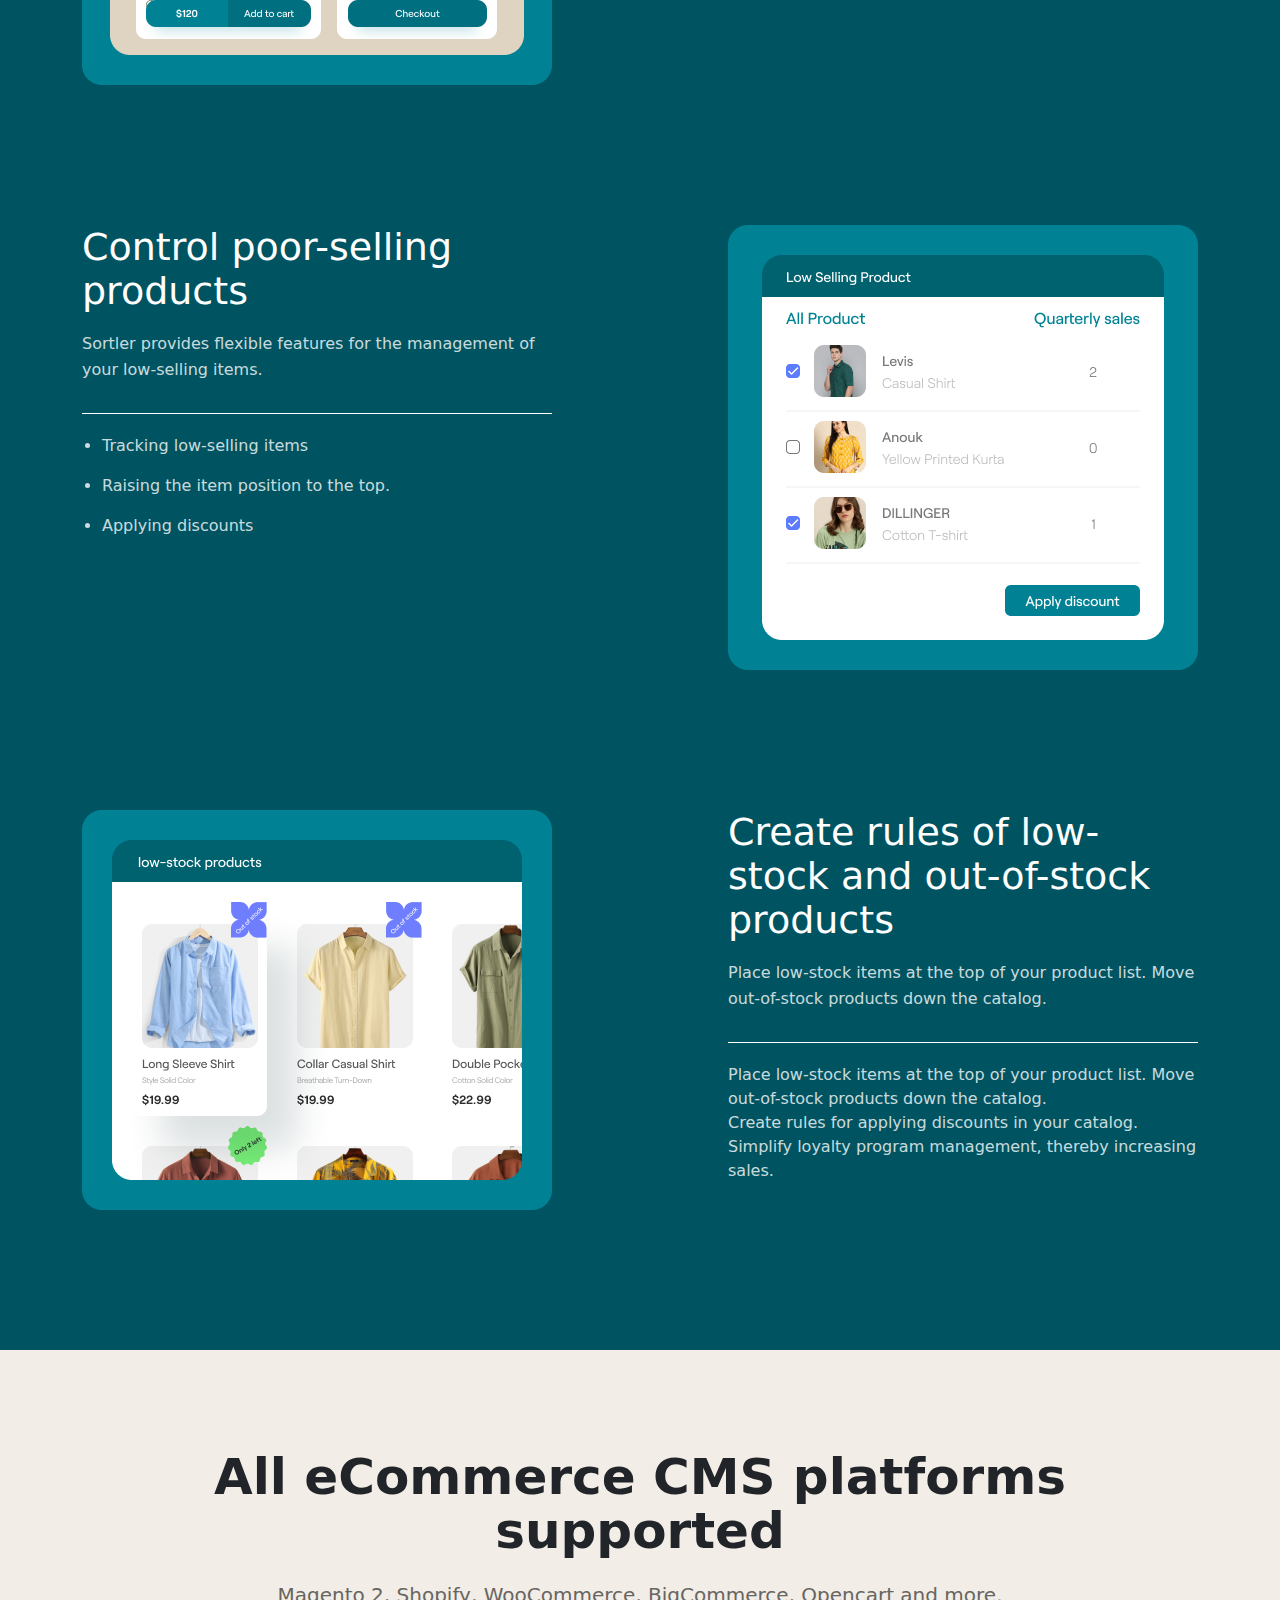
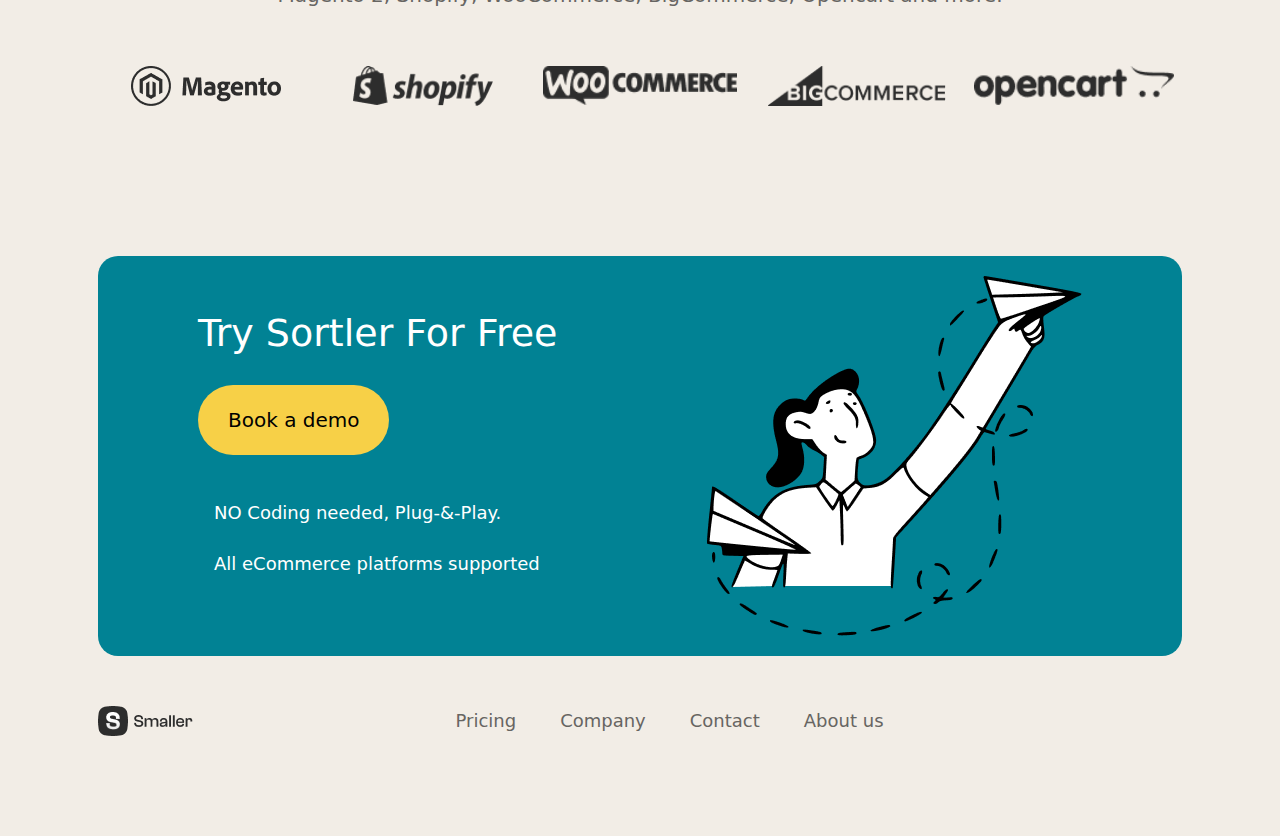
==== commit 34d167ed: "Contact page" ====
--- a/index.html
+++ b/index.html
@@ -9,6 +9,13 @@
       rel="stylesheet"
       integrity="sha384-QWTKZyjpPEjISv5WaRU9OFeRpok6YctnYmDr5pNlyT2bRjXh0JMhjY6hW+ALEwIH"
       crossorigin="anonymous"
+    />
+    <link
+      rel="stylesheet"
+      href="https://cdnjs.cloudflare.com/ajax/libs/font-awesome/6.5.2/css/all.min.css"
+      integrity="sha512-SnH5WK+bZxgPHs44uWIX+LLJAJ9/2PkPKZ5QiAj6Ta86w+fsb2TkcmfRyVX3pBnMFcV7oQPJkl9QevSCWr3W6A=="
+      crossorigin="anonymous"
+      referrerpolicy="no-referrer"
     />
     <link rel="stylesheet" href="assets/scss/style.css" />
   </head>
@@ -230,7 +237,64 @@
     <!-- Content end -->
 
     <!-- Footer start -->
-    <footer></footer>
+    <footer>
+      <div class="container">
+        <div id="platform" class="d-flex flex-column align-items-center">
+          <h2>All eCommerce CMS platforms supported</h2>
+          <p>
+            Magento 2, Shopify, WooCommerce, BigCommerce, Opencart and more.
+          </p>
+          <div class="d-flex w-100" id="platform-list">
+            <img src="assets/images/platform.png" alt="" />
+            <img src="assets/images/platform-1.png" alt="" />
+            <img src="assets/images/platform-2.png" alt="" />
+            <img src="assets/images/platform-3.png" alt="" />
+            <img src="assets/images/platform-4.png" alt="" />
+          </div>
+        </div>
+        <div
+          id="background"
+          class="d-flex justify-content-between align-items-center"
+        >
+          <div id="content">
+            <h3>Try Sortler For Free</h3>
+            <button>Book a demo</button>
+            <div class="d-flex align-items-center">
+              <i class="fa-solid fa-circle-check"></i>
+              <p>NO Coding needed, Plug-&-Play.</p>
+            </div>
+            <div class="d-flex align-items-center">
+              <i class="fa-solid fa-circle-check"></i>
+              <p>All eCommerce platforms supported</p>
+            </div>
+          </div>
+          <div id="background-image">
+            <img src="assets/images/footer.png" alt="" />
+          </div>
+        </div>
+        <div
+          id="footer-nav"
+          class="d-flex justify-content-between align-items-center"
+        >
+          <div id="logo">
+            <img src="assets/images/Logo.png" alt="" />
+          </div>
+          <nav>
+            <ul class="d-flex">
+              <li><a href="#!">Pricing</a></li>
+              <li><a href="#!">Company</a></li>
+              <li><a href="#!">Contact</a></li>
+              <li><a href="#!">About us</a></li>
+            </ul>
+          </nav>
+          <div id="social-media">
+            <i class="fa-brands fa-linkedin"></i>
+            <i class="fa-brands fa-facebook"></i>
+            <i class="fa-brands fa-square-instagram"></i>
+          </div>
+        </div>
+      </div>
+    </footer>
     <!-- Footer end -->
     <script
       src="https://cdn.jsdelivr.net/npm/bootstrap@5.3.3/dist/js/bootstrap.bundle.min.js"
--- a/assets/scss/style.css
+++ b/assets/scss/style.css
@@ -101,14 +101,14 @@
 header .header-banner .content .button-wrap .book-demo {
   color: #2d2d2d;
   background-color: #f7d047;
-  border: #f7d047;
+  border: none;
 }
 header .header-banner .content .button-wrap .ask-question {
   background-color: transparent;
   border: 1px solid #676562;
 }
 
-/* Content */
+/* Content Home */
 main {
   color: #fff;
   padding: 140px 0;
@@ -119,14 +119,17 @@
   row-gap: 140px;
 }
 main .title {
-  text-align: center;
+  color: #fff;
   font-size: 50px;
+  font-weight: 600;
   line-height: 54px;
+  text-align: center;
 }
 main .sub-title {
-  text-align: center;
-  font-size: 20px;
-  line-height: 24px;
+  color: rgba(255, 255, 255, 0.8);
+  font-size: 20px;
+  line-height: 34px;
+  text-align: center;
 }
 main #sales .content {
   margin-top: 72px;
@@ -137,6 +140,10 @@
   height: 160px;
 }
 main #sales .content h4 {
+  display: -webkit-inline-box;
+  -webkit-line-clamp: 1;
+  -webkit-box-orient: vertical;
+  overflow: hidden;
   font-size: 28px;
   line-height: 34px;
   margin: 44px 0 18px;
@@ -168,14 +175,19 @@
   line-height: 26px;
   padding-bottom: 30px;
   margin-bottom: 20px;
+  color: rgba(255, 255, 255, 0.8);
   border-bottom: 1px solid #fff;
 }
 main #how .content .content-about .content-list {
   padding-left: 20px;
 }
 main #how .content .content-about .content-list li {
+  margin-bottom: 16px;
+  color: rgba(255, 255, 255, 0.8);
   list-style-type: disc;
-  margin-bottom: 16px;
+}
+main #how .content .content-about .content-sub-text {
+  color: rgba(255, 255, 255, 0.8);
 }
 
 /* Footer */
@@ -257,7 +269,7 @@
   font-size: 24px;
 }
 
-/* Product */
+/* Products */
 #find-your-products {
   padding-bottom: 50px;
 }
@@ -370,15 +382,17 @@
 /* Simple pricing */
 #simple-pricing #header h2 {
   margin-bottom: 8px;
+  color: #2d2d2d;
   font-size: 50px;
   font-weight: 600;
   line-height: 54px;
-  color: #2d2d2d;
+  text-align: center;
 }
 #simple-pricing #header p {
   color: #676562;
   font-size: 20px;
   line-height: 34px;
+  text-align: center;
 }
 #simple-pricing #content {
   background-color: #fff;
@@ -472,4 +486,50 @@
 }
 #simple-pricing #content #price-list > :nth-child(2) .price-about-list div p {
   color: #f2ede6;
+}
+
+/* Contact */
+#contact {
+  max-width: 890px;
+  margin: 0 auto 150px;
+}
+#contact #title h2 {
+  margin-bottom: 20px;
+  color: #2d2d2d;
+  font-size: 50px;
+  font-weight: 600;
+  line-height: 54px;
+  text-align: center;
+}
+#contact #title p {
+  margin-bottom: 50px;
+  color: #676562;
+  font-size: 20px;
+  line-height: 34px;
+  text-align: center;
+}
+#contact form div {
+  display: flex;
+  row-gap: 24px;
+}
+#contact form #form-item {
+  margin-bottom: 40px;
+}
+#contact form #form-item input,
+#contact form #form-item textarea {
+  border: none;
+  outline: none;
+  width: 100%;
+  padding: 22px 32px;
+}
+#contact form #form-item textarea {
+  resize: none;
+  height: 150px;
+}
+#contact form button {
+  padding: 16px 32px;
+  border: none;
+  background-color: #018294;
+  font-size: 20px;
+  color: #fff;
 }/*# sourceMappingURL=style.css.map */